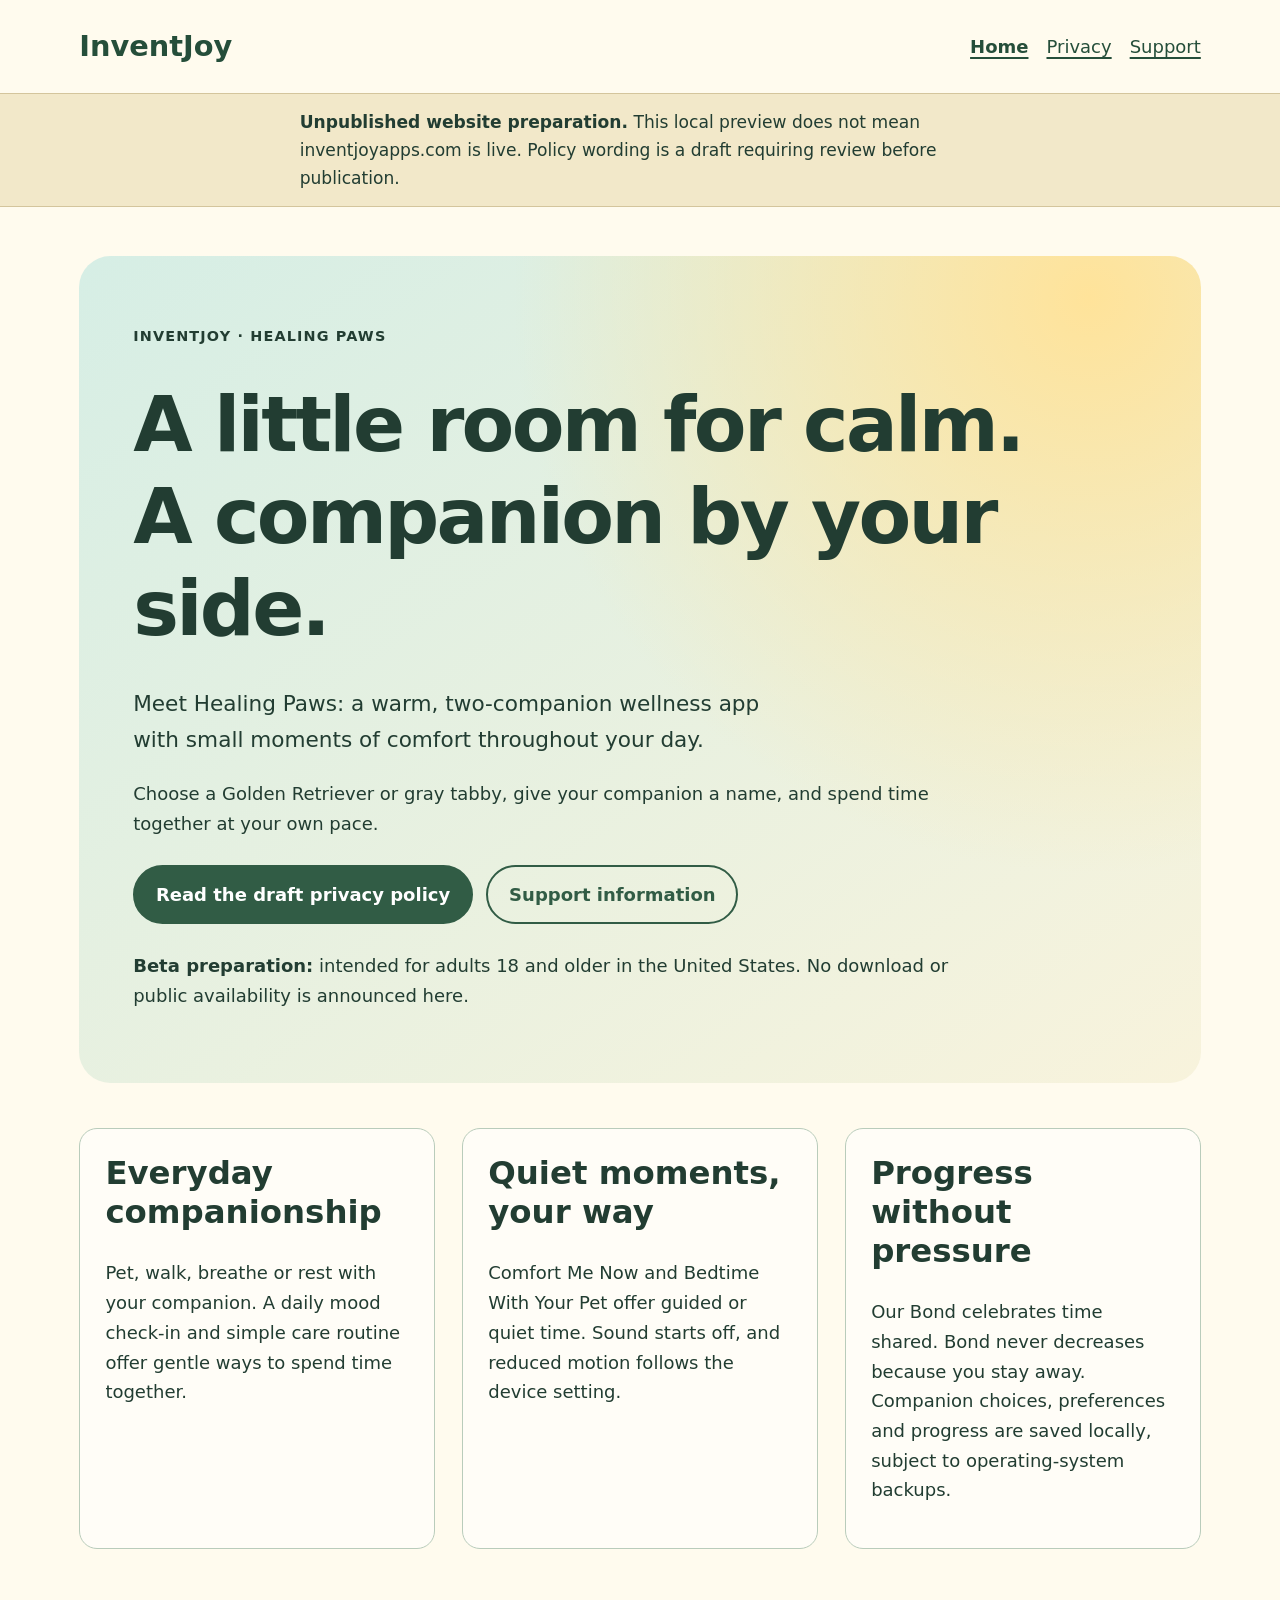
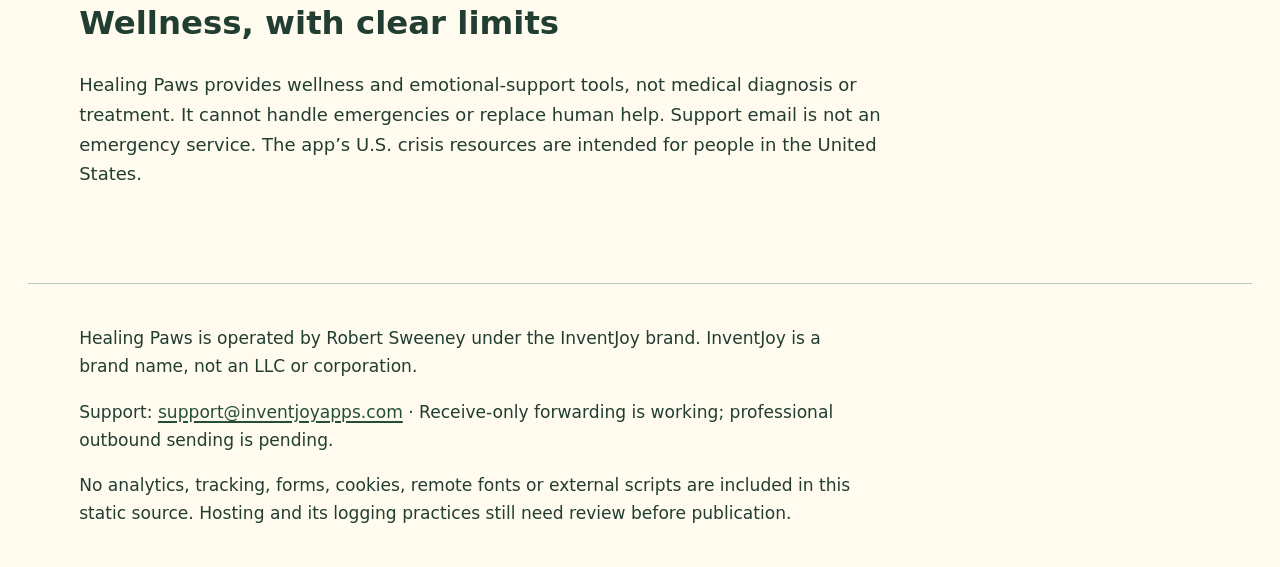
==== index.html @ f2204b03 "Initial InventJoy public website preparation from approved assets" ====
<!doctype html>
<html lang="en">
<head>
<meta charset="utf-8">
<meta name="viewport" content="width=device-width, initial-scale=1">
<meta name="robots" content="noindex, nofollow">
<meta name="description" content="InventJoy and Healing Paws — local website preparation, publication pending.">
<title>A little room for calm | InventJoy</title>
<link rel="stylesheet" href="styles.css">
<meta name="theme-color" content="#315c45">
<link rel="icon" href="favicon.ico" sizes="16x16 32x32 64x64">
<link rel="icon" href="favicon.svg" type="image/svg+xml" sizes="any">
</head>
<body>
<a class="skip" href="#main">Skip to content</a>
<header><a class="brand" href="index.html">InventJoy</a><nav aria-label="Main navigation"><a href="index.html" aria-current="page">Home</a><a href="healing-paws/privacy.html">Privacy</a><a href="support.html">Support</a></nav></header>
<div class="notice"><p><strong>Unpublished website preparation.</strong> This local preview does not mean inventjoyapps.com is live. Policy wording is a draft requiring review before publication.</p></div>
<main id="main" tabindex="-1">
<section class="hero" aria-labelledby="intro">
<p class="eyebrow">InventJoy · Healing Paws</p>
<h1 id="intro">A little room for calm.<br>A companion by your side.</h1>
<p class="lead">Meet Healing Paws: a warm, two-companion wellness app with small moments of comfort throughout your day.</p>
<p>Choose a Golden Retriever or gray tabby, give your companion a name, and spend time together at your own pace.</p>
<div class="links"><a class="button" href="healing-paws/privacy.html">Read the draft privacy policy</a><a class="button secondary" href="support.html">Support information</a></div>
<p><strong>Beta preparation:</strong> intended for adults 18 and older in the United States. No download or public availability is announced here.</p>
</section>
<div class="columns">
<section class="panel"><h2>Everyday companionship</h2><p>Pet, walk, breathe or rest with your companion. A daily mood check-in and simple care routine offer gentle ways to spend time together.</p></section>
<section class="panel"><h2>Quiet moments, your way</h2><p>Comfort Me Now and Bedtime With Your Pet offer guided or quiet time. Sound starts off, and reduced motion follows the device setting.</p></section>
<section class="panel"><h2>Progress without pressure</h2><p>Our Bond celebrates time shared. Bond never decreases because you stay away. Companion choices, preferences and progress are saved locally, subject to operating-system backups.</p></section>
</div>
<section><h2>Wellness, with clear limits</h2><p>Healing Paws provides wellness and emotional-support tools, not medical diagnosis or treatment. It cannot handle emergencies or replace human help. Support email is not an emergency service. The app’s U.S. crisis resources are intended for people in the United States.</p></section>
</main>
<footer><p>Healing Paws is operated by Robert Sweeney under the InventJoy brand. InventJoy is a brand name, not an LLC or corporation.</p><p>Support: <a href="mailto:support@inventjoyapps.com?subject=Healing%20Paws%20Support">support@inventjoyapps.com</a> · Receive-only forwarding is working; professional outbound sending is pending.</p><p>No analytics, tracking, forms, cookies, remote fonts or external scripts are included in this static source. Hosting and its logging practices still need review before publication.</p></footer>
</body>
</html>
---- styles.css ----
:root { color-scheme: light; --ink:#223d32; --green:#315c45; --cream:#fffbee; --line:#b9ccbb; }
* { box-sizing:border-box; }
html { font:112.5%/1.65 system-ui,-apple-system,BlinkMacSystemFont,"Segoe UI",sans-serif; }
body { margin:0; color:var(--ink); background:var(--cream); }
a { color:#254e3a; text-decoration-thickness:.1em; text-underline-offset:.2em; overflow-wrap:anywhere; }
a:hover { text-decoration-thickness:.16em; }
:focus-visible { outline:3px solid #7a4119; outline-offset:5px; }
.skip { position:absolute; top:-10rem; left:1rem; background:white; padding:.7rem; z-index:2; }
.skip:focus { top:1rem; }
header,main,footer { width:min(68rem,100%); margin:auto; padding:1.25rem clamp(1rem,4vw,3rem); }
header { display:flex; flex-wrap:wrap; align-items:center; justify-content:space-between; gap:.75rem 2rem; }
.brand { font-weight:800; font-size:1.6rem; text-decoration:none; }
nav { display:flex; flex-wrap:wrap; gap:.25rem 1rem; }
nav a { display:inline-flex; align-items:center; min-height:48px; }
nav a[aria-current=page] { font-weight:750; }
.notice { background:#f2e8c9; border-block:1px solid #d4c59c; }
.notice p { width:min(68rem,100%); margin:0 auto; padding:.75rem clamp(1rem,4vw,3rem); font-size:.95rem; }
h1,h2,h3 { line-height:1.2; text-wrap:balance; }
h1 { font-size:clamp(2.2rem,6vw,4.4rem); letter-spacing:-.035em; margin:.4em 0; }
h2 { font-size:1.8rem; margin-top:1.7em; }
p,li,dd { max-width:72ch; overflow-wrap:anywhere; }
.hero { border-radius:1.75rem; padding:clamp(1.5rem,5vw,3rem); margin-block:1.5rem 2.5rem; background:radial-gradient(circle at 90% 5%,#ffe39a 0,transparent 45%),linear-gradient(145deg,#d6eee5,#f8f3dc); }
.eyebrow { font-weight:750; letter-spacing:.08em; text-transform:uppercase; font-size:.8rem; }
.lead { font-size:1.2rem; max-width:48ch; }
.links { display:flex; flex-wrap:wrap; gap:.75rem; margin-block:1.5rem; }
.button { display:inline-flex; align-items:center; justify-content:center; padding:.7rem 1.15rem; min-height:48px; border:2px solid var(--green); border-radius:2rem; background:var(--green); color:white; font-weight:650; text-decoration:none; }
.button.secondary { color:var(--green); background:transparent; }
.columns { display:grid; grid-template-columns:repeat(auto-fit,minmax(min(100%,18rem),1fr)); gap:1.5rem; }
.panel { padding:1.4rem; border:1px solid var(--line); border-radius:1rem; background:#fffdf7; }
.panel h2 { margin-top:0; }
article { max-width:52rem; }
article h1 { font-size:clamp(2rem,5vw,3.3rem); }
li { margin-bottom:.6rem; }
footer { border-top:1px solid var(--line); margin-top:3rem; font-size:.95rem; }
.address { font-size:clamp(1rem,3vw,1.4rem); font-weight:700; user-select:all; }
@media (prefers-reduced-motion:reduce) { *,*::before,*::after { scroll-behavior:auto !important; } }
@media (forced-colors:active) { .hero,.panel,.notice { border:1px solid CanvasText; } }
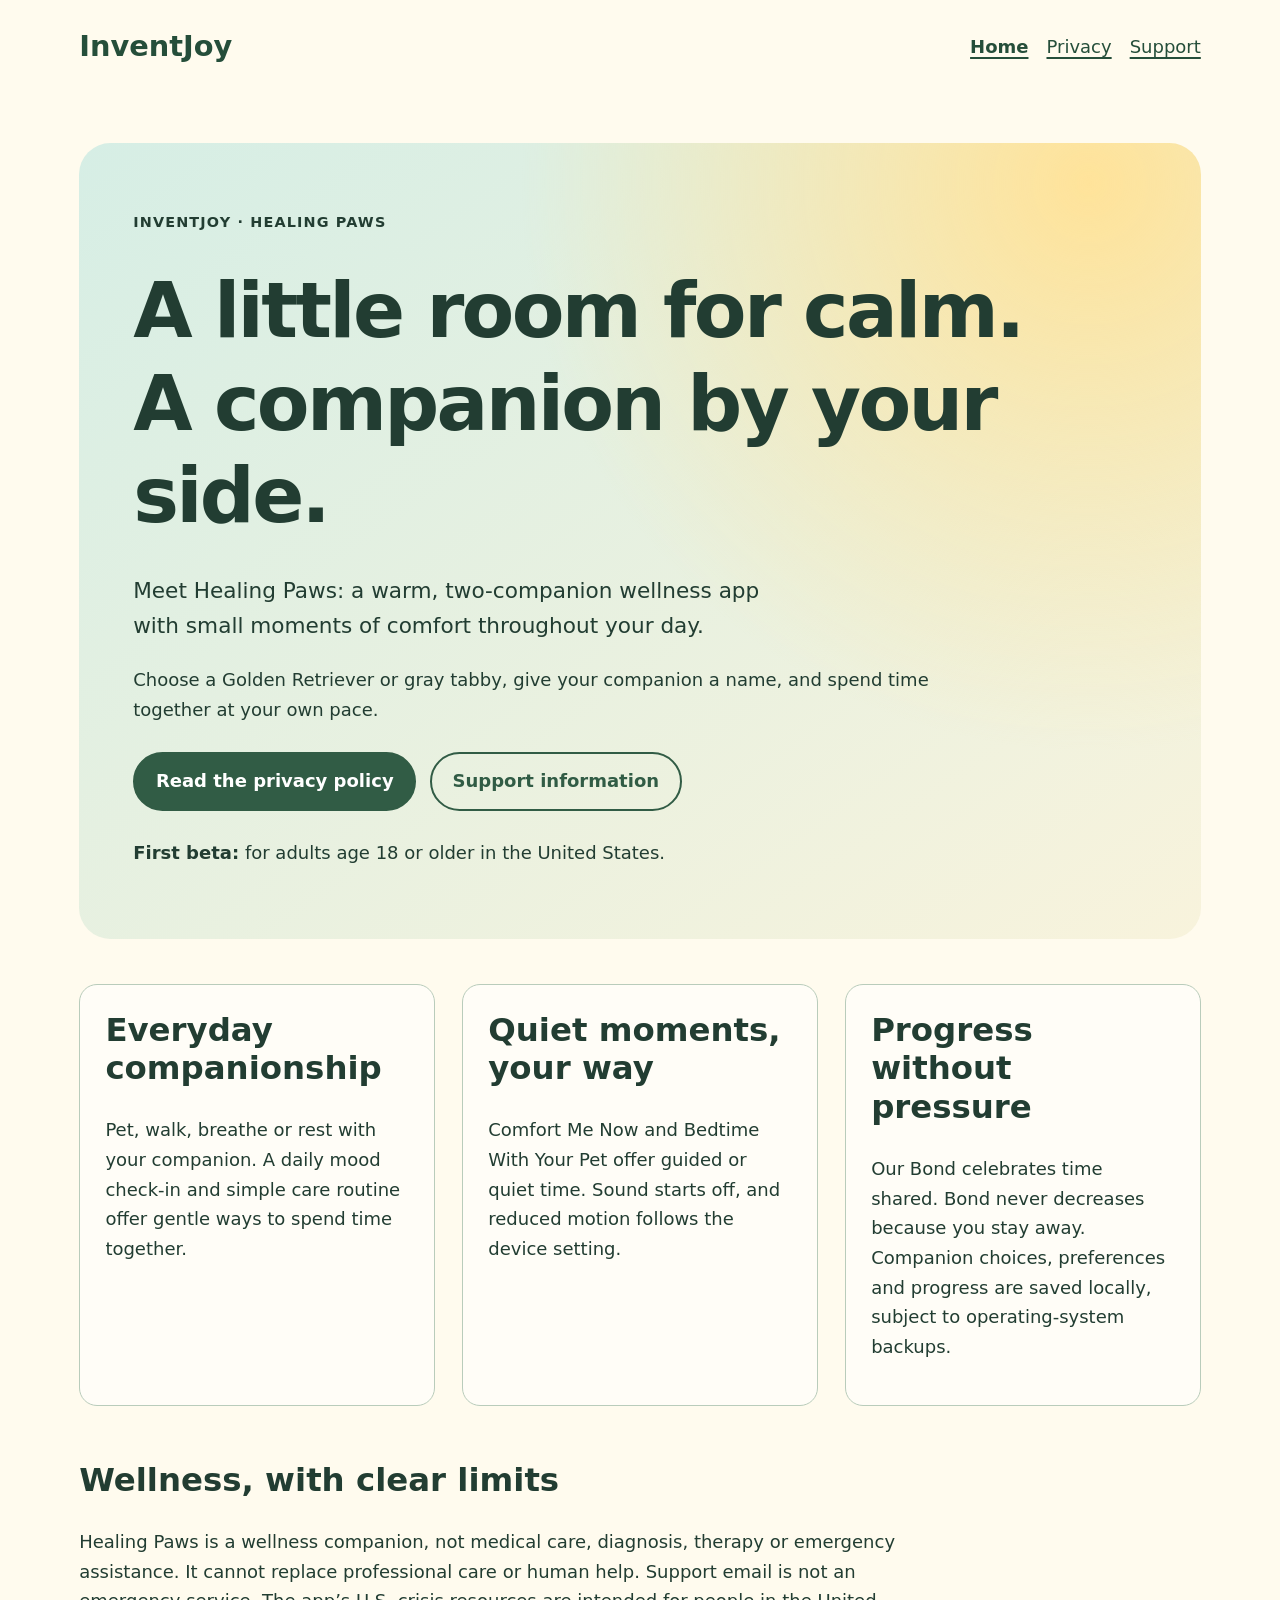
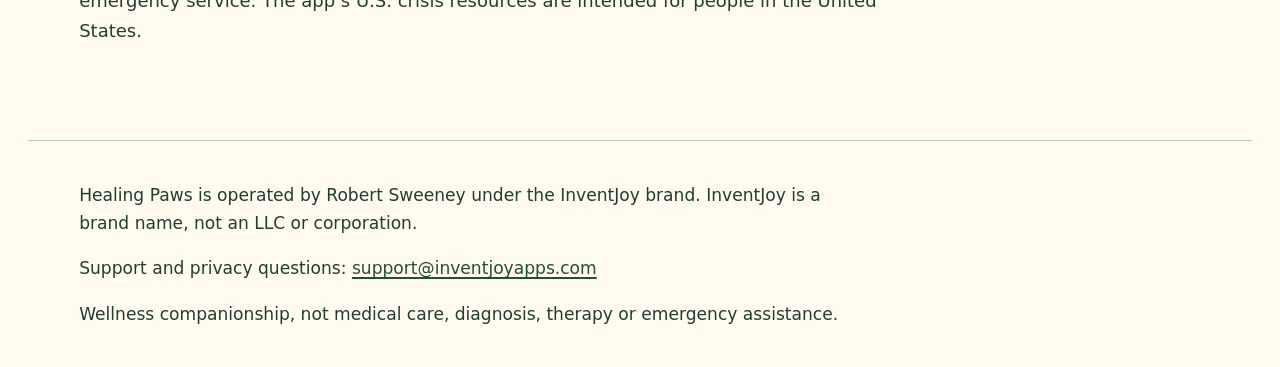
==== commit 80cf0133: "Finalize Healing Paws privacy policy and website indexing for review" ====
--- a/index.html
+++ b/index.html
@@ -3,9 +3,9 @@
 <head>
 <meta charset="utf-8">
 <meta name="viewport" content="width=device-width, initial-scale=1">
-<meta name="robots" content="noindex, nofollow">
-<meta name="description" content="InventJoy and Healing Paws — local website preparation, publication pending.">
+<meta name="description" content="InventJoy introduces Healing Paws, a two-companion wellness app for gentle moments of calm.">
 <title>A little room for calm | InventJoy</title>
+<link rel="canonical" href="https://inventjoyapps.com/">
 <link rel="stylesheet" href="styles.css">
 <meta name="theme-color" content="#315c45">
 <link rel="icon" href="favicon.ico" sizes="16x16 32x32 64x64">
@@ -14,23 +14,22 @@
 <body>
 <a class="skip" href="#main">Skip to content</a>
 <header><a class="brand" href="index.html">InventJoy</a><nav aria-label="Main navigation"><a href="index.html" aria-current="page">Home</a><a href="healing-paws/privacy.html">Privacy</a><a href="support.html">Support</a></nav></header>
-<div class="notice"><p><strong>Unpublished website preparation.</strong> This local preview does not mean inventjoyapps.com is live. Policy wording is a draft requiring review before publication.</p></div>
 <main id="main" tabindex="-1">
 <section class="hero" aria-labelledby="intro">
 <p class="eyebrow">InventJoy · Healing Paws</p>
 <h1 id="intro">A little room for calm.<br>A companion by your side.</h1>
 <p class="lead">Meet Healing Paws: a warm, two-companion wellness app with small moments of comfort throughout your day.</p>
 <p>Choose a Golden Retriever or gray tabby, give your companion a name, and spend time together at your own pace.</p>
-<div class="links"><a class="button" href="healing-paws/privacy.html">Read the draft privacy policy</a><a class="button secondary" href="support.html">Support information</a></div>
-<p><strong>Beta preparation:</strong> intended for adults 18 and older in the United States. No download or public availability is announced here.</p>
+<div class="links"><a class="button" href="healing-paws/privacy.html">Read the privacy policy</a><a class="button secondary" href="support.html">Support information</a></div>
+<p><strong>First beta:</strong> for adults age 18 or older in the United States.</p>
 </section>
 <div class="columns">
 <section class="panel"><h2>Everyday companionship</h2><p>Pet, walk, breathe or rest with your companion. A daily mood check-in and simple care routine offer gentle ways to spend time together.</p></section>
 <section class="panel"><h2>Quiet moments, your way</h2><p>Comfort Me Now and Bedtime With Your Pet offer guided or quiet time. Sound starts off, and reduced motion follows the device setting.</p></section>
 <section class="panel"><h2>Progress without pressure</h2><p>Our Bond celebrates time shared. Bond never decreases because you stay away. Companion choices, preferences and progress are saved locally, subject to operating-system backups.</p></section>
 </div>
-<section><h2>Wellness, with clear limits</h2><p>Healing Paws provides wellness and emotional-support tools, not medical diagnosis or treatment. It cannot handle emergencies or replace human help. Support email is not an emergency service. The app’s U.S. crisis resources are intended for people in the United States.</p></section>
+<section><h2>Wellness, with clear limits</h2><p>Healing Paws is a wellness companion, not medical care, diagnosis, therapy or emergency assistance. It cannot replace professional care or human help. Support email is not an emergency service. The app’s U.S. crisis resources are intended for people in the United States.</p></section>
 </main>
-<footer><p>Healing Paws is operated by Robert Sweeney under the InventJoy brand. InventJoy is a brand name, not an LLC or corporation.</p><p>Support: <a href="mailto:support@inventjoyapps.com?subject=Healing%20Paws%20Support">support@inventjoyapps.com</a> · Receive-only forwarding is working; professional outbound sending is pending.</p><p>No analytics, tracking, forms, cookies, remote fonts or external scripts are included in this static source. Hosting and its logging practices still need review before publication.</p></footer>
+<footer><p>Healing Paws is operated by Robert Sweeney under the InventJoy brand. InventJoy is a brand name, not an LLC or corporation.</p><p>Support and privacy questions: <a href="mailto:support@inventjoyapps.com?subject=Healing%20Paws%20Support">support@inventjoyapps.com</a></p><p>Wellness companionship, not medical care, diagnosis, therapy or emergency assistance.</p></footer>
 </body>
 </html>
